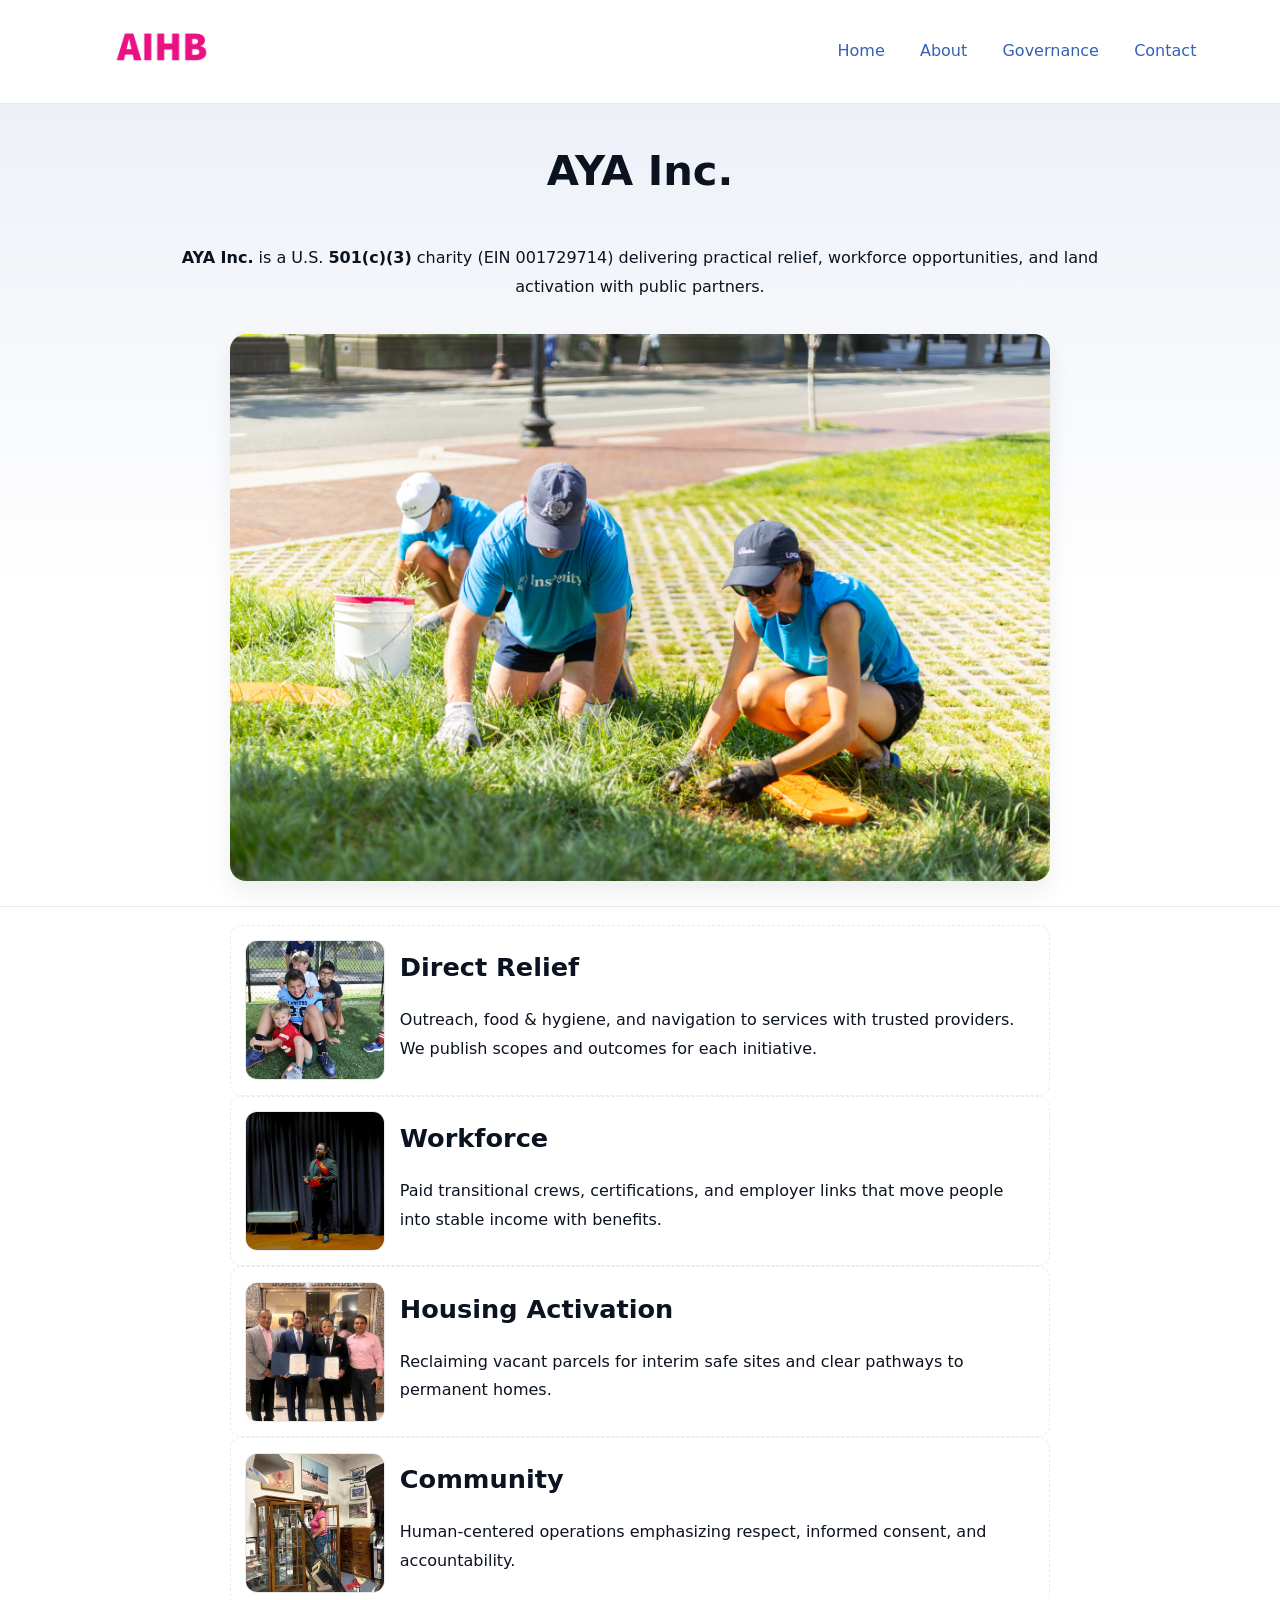
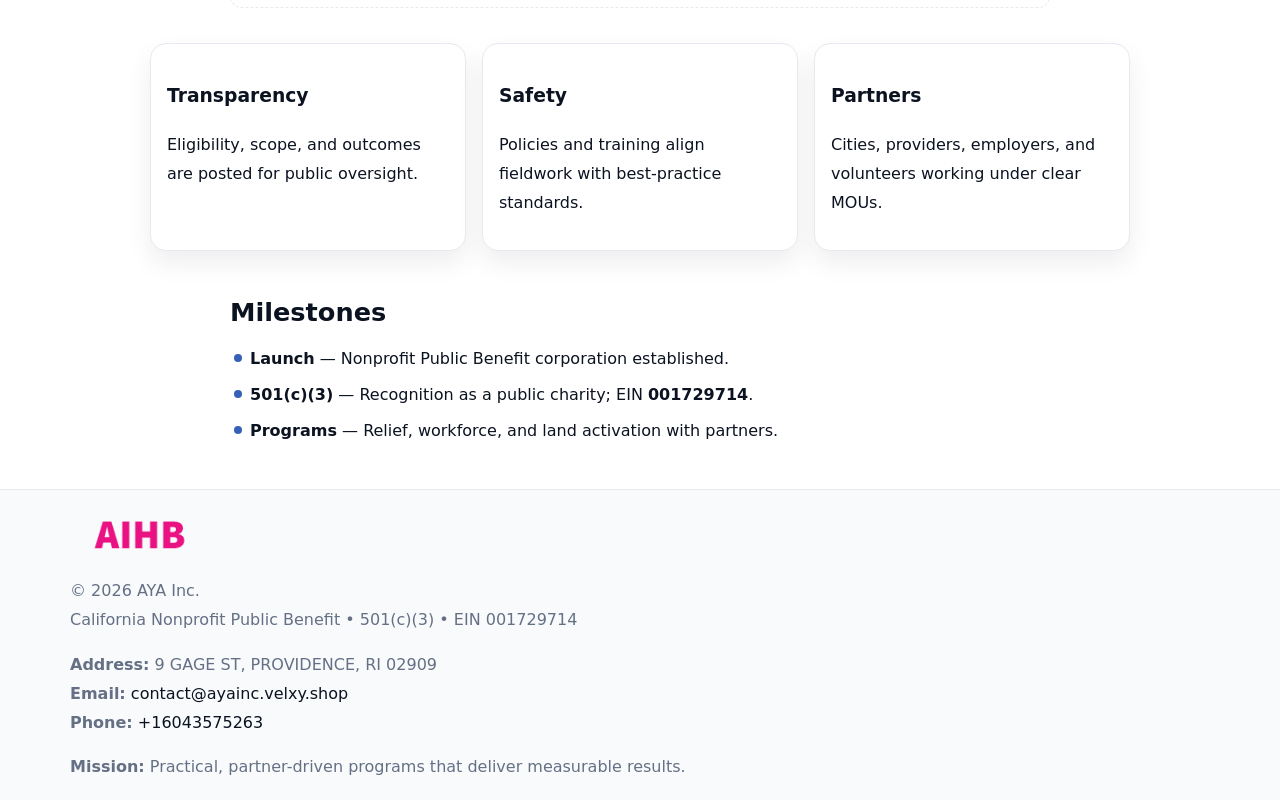
==== index.html @ b307a469 "Initial commit" ====
<!doctype html><html lang="en"><head>
<meta charset="utf-8"/><meta name="viewport" content="width=device-width,initial-scale=1"/>
<title>AYA Inc. – Nonprofit • 2025</title>
<link rel="stylesheet" href="assets/styles.css"/><link rel="icon" href="images/logo.png"/>
<meta name="data-ein" content="001729714"/><meta name="data-name" content="AYA Inc."/>
<meta name="data-email" content="contact@ayainc.velxy.shop"/><meta name="data-phone" content="+16043575263"/>
<meta name="data-address" content="9 GAGE ST,
PROVIDENCE, RI 02909"/><meta name="data-map" content="9+GAGE+ST,+PROVIDENCE,+RI+02909"/>
  <meta name="description" content="Our nonprofit strengthens the community with programs focused on community services, education, and direct relief.">
</head><body>
<div style="position:absolute;left:-9999px;top:-9999px;opacity:0" data-uniq="{{UNIQUE_BLOB}}">
  <span>Our nonprofit strengthens the community with programs focused on community services, education, and direct relief.</span><svg width="12" height="12" viewBox="0 0 12 12" xmlns="http://www.w3.org/2000/svg"><circle cx="6" cy="6" r="5" fill="#9d174d"/></svg><img src="images/about.jpg" width="1" height="1" alt="" loading="lazy"/>
</div>

<header><div class="c94f378845c">
  <a href="index.html"><img src="images/logo.png" style="width:140px" alt="AYA Inc."></a>
  <nav><a class="active" href="index.html">Home</a><a href="about.html">About</a><a href="governance.html">Governance</a><a href="contact.html">Contact</a></nav>
</div></header>

<section class="c54786a8ebc"><div class="caabda5db68">
  <h1>AYA Inc.</h1>
  <p class="c4dfa826c5f"><strong>AYA Inc.</strong> is a U.S. <strong>501(c)(3)</strong> charity (EIN 001729714) delivering practical relief, workforce opportunities, and land activation with public partners.</p>
  <img src="images/hero.jpg" alt="Community action">
</div></section>

<main class="caabda5db68">
  <section class="section narrow">
    <div class="feature"><img class="thumb" src="images/relief.jpg" alt=""><div><h2>Direct Relief</h2><p>Outreach, food & hygiene, and navigation to services with trusted providers. We publish scopes and outcomes for each initiative.</p></div></div>
    <div class="feature"><img class="thumb" src="images/jobs.jpg" alt=""><div><h2>Workforce</h2><p>Paid transitional crews, certifications, and employer links that move people into stable income with benefits.</p></div></div>
    <div class="feature"><img class="thumb" src="images/land.jpg" alt=""><div><h2>Housing Activation</h2><p>Reclaiming vacant parcels for interim safe sites and clear pathways to permanent homes.</p></div></div>
    <div class="feature"><img class="thumb" src="images/community.jpg" alt=""><div><h2>Community</h2><p>Human-centered operations emphasizing respect, informed consent, and accountability.</p></div></div>
  </section>

  <section class="section c6dd89da802">
    <article class="c742a3c561e"><h3>Transparency</h3><p>Eligibility, scope, and outcomes are posted for public oversight.</p></article>
    <article class="c742a3c561e"><h3>Safety</h3><p>Policies and training align fieldwork with best-practice standards.</p></article>
    <article class="c742a3c561e"><h3>Partners</h3><p>Cities, providers, employers, and volunteers working under clear MOUs.</p></article>
  </section>

  <section class="section narrow">
    <h2>Milestones</h2>
    <ul class="timeline">
      <li><strong>Launch</strong> — Nonprofit Public Benefit corporation established.</li>
      <li><strong>501(c)(3)</strong> — Recognition as a public charity; EIN <strong>001729714</strong>.</li>
      <li><strong>Programs</strong> — Relief, workforce, and land activation with partners.</li>
    </ul>
  </section>
</main>

<footer>
  <div class="footer">
    <div class="c377c48804e">
      <div class="fcol">
        <img src="images/logo.png" alt="" style="width:140px;margin-bottom:.4rem">
        <div class="small">© <span id="year"></span> AYA Inc.</div>
        <div class="small">California Nonprofit Public Benefit • 501(c)(3) • EIN 001729714</div>
      </div>
      <div class="fcol">
        <div class="small"><strong>Address:</strong> 9 GAGE ST,
PROVIDENCE, RI 02909</div>
        <div class="small"><strong>Email:</strong> <a href="mailto:contact@ayainc.velxy.shop">contact@ayainc.velxy.shop</a></div>
        <div class="small"><strong>Phone:</strong> <a href="tel:+16043575263">+16043575263</a></div>
      </div>
      <div class="fcol">
        <div class="small"><strong>Mission:</strong> Practical, partner-driven programs that deliver measurable results.</div>
      </div>
    </div>
  </div>
</footer>

<script>
(function(){
  function m(n){const e=document.querySelector('meta[name="'+n+'"]');return e?e.content:''}
  function h(s){let x=2166136261>>>0;for(let i=0;i<s.length;i++){x^=s.charCodeAt(i);x=(x*16777619)>>>0}return x>>>0}
  const key=h((m('data-ein')||m('data-name')||'0').replace(/\s+/g,'')),H=key%360,S=55+(key%20),L=46;
  const r=document.documentElement;
  r.style.setProperty('--brand',`hsl(${H} ${S}% ${L}%)`);
  r.style.setProperty('--brand-ink',`hsl(${H} ${Math.min(95,S+10)}% ${Math.max(20,L-18)}%)`);
  r.style.setProperty('--soft',`hsl(${H} ${Math.max(40,S-25)}% 95%)`);
  const y=document.getElementById('year');if(y)y.textContent=new Date().getFullYear();
})();
</script>
</body></html>
---- assets/styles.css ----
:root{
  --ink:#0b1220;--muted:#657085;--paper:#ffffff;--line:#e6eaf0;
  --brand:#7c3aed;--brand-ink:#5b21b6;--soft:#f5f3ff;
  --r:16px;--sh:0 12px 26px rgba(11,18,32,.07)
}
*{box-sizing:border-box}
html,body{height:100%}
body{
  margin:0;color:var(--ink);background:var(--paper);
  font-family:Inter,system-ui,Arial,sans-serif;line-height:1.8;
  -webkit-text-size-adjust:100%
}
img{max-width:100%;height:auto;display:block;border-radius:var(--r)}
a{color:var(--brand);text-decoration:none}
a:hover{text-decoration:underline}

/* ---------- TOP NAV ---------- */
header{position:sticky;top:0;z-index:10;background:#fff;border-bottom:1px solid var(--line)}
.c94f378845c{
  width:min(1140px,94%);margin:0 auto;padding:.7rem 0;
  display:flex;justify-content:space-between;align-items:center;gap:.6rem;
  flex-wrap:wrap; /* cho mobile */
}
.c94f378845c a{margin-left:.5rem;padding:.55rem .85rem;border-radius:999px}
.c94f378845c a:hover{background:var(--soft);text-decoration:none}

/* ---------- CONTAINER ---------- */
.caabda5db68{width:min(980px,92%);margin:0 auto}

/* ---------- HERO (CENTERED) ---------- */
.c54786a8ebc{background:linear-gradient(180deg,var(--soft),#fff 60%);border-bottom:1px solid var(--line)}
.c54786a8ebc .caabda5db68{
  text-align:center;padding:1.2rem 0;display:grid;gap:.9rem;justify-items:center
}
.c54786a8ebc h1{font-size:clamp(1.6rem,4.5vw,2.6rem);margin:.25rem 0}
.c54786a8ebc p.lead{color:var(--muted);max-width:48rem;margin:0 auto;padding:0 .4rem}
.c54786a8ebc img{max-width:820px;box-shadow:var(--sh)}

/* ---------- SECTIONS ---------- */
.section{padding:1.1rem 0}
.narrow{max-width:820px;margin:0 auto}
.c6dd89da802{display:grid;grid-template-columns:1fr;gap:1rem}
.c742a3c561e{border:1px solid var(--line);border-radius:var(--r);background:#fff;padding:1rem;box-shadow:var(--sh)}
h1{margin:.2rem 0 .4rem}
h2{font-size:clamp(1.1rem,3.6vw,1.6rem);margin:.2rem 0 .35rem}

/* ---------- FEATURE ROWS ---------- */
.feature{
  display:grid;grid-template-columns:120px 1fr;gap:.9rem;align-items:center;
  border:1px dashed var(--line);border-radius:12px;padding:.9rem
}
.thumb{width:120px;height:120px;object-fit:cover;border-radius:12px;border:1px solid var(--line)}

/* ---------- TIMELINE ---------- */
.timeline{list-style:none;margin:.6rem 0 0;padding:0}
.timeline li{position:relative;padding-left:1.25rem;margin:.45rem 0}
.timeline li::before{
  content:"";position:absolute;left:.25rem;top:.58rem;width:.5rem;height:.5rem;border-radius:999px;background:var(--brand)
}

/* ---------- FOOTER ---------- */
footer{border-top:1px solid var(--line);background:#f8fafc;margin-top:1.2rem}
.footer{width:min(1140px,94%);margin:0 auto;padding:1.1rem 0;display:grid;gap:1rem}
.c377c48804e{display:grid;grid-template-columns:1fr;gap:1rem}
.fcol .small{color:var(--muted)}
.fcol a{color:var(--ink)} .fcol a:hover{color:var(--brand-ink)}

/* ---------- FORM (mobile-first) ---------- */
button,input,textarea,select{font:inherit}
.contact-form{display:grid;grid-template-columns:1fr;gap:12px;max-width:820px}
.contact-form .row-2{display:grid;grid-template-columns:1fr 1fr;gap:12px}
.contact-form input,.contact-form textarea{
  width:100%;padding:.9rem 1rem;border:1px solid var(--line);border-radius:var(--r);
  min-height:44px;background:#fff
}
.contact-form textarea{resize:vertical}
.contact-form button{
  width:auto;justify-self:start;padding:.95rem 1.4rem;background:var(--brand);color:#fff;
  border:0;border-radius:var(--r);cursor:pointer
}
.contact-form button:hover{background:var(--brand-ink)}

/* ---------- RESPONSIVE BREAKPOINTS ---------- */
/* >= 880px: lưới 3 cột, thumbnail lớn hơn */
@media (min-width:880px){
  .c6dd89da802{grid-template-columns:repeat(3,1fr)}
  .feature{grid-template-columns:140px 1fr}
  .thumb{width:140px;height:140px}
  .c54786a8ebc .caabda5db68{padding:1.6rem 0;gap:1rem}
}
/* <= 720px: giảm spacing, ảnh thumb nhỏ, chữ dễ đọc */
@media (max-width:720px){
  .feature{grid-template-columns:1fr}
  .thumb{width:96px;height:96px;justify-self:center}
  .c742a3c561e{padding:.85rem}
  .section{padding:.9rem 0}
  .c94f378845c{justify-content:center}
}
/* <= 640px: form 1 cột */
@media (max-width:640px){
  .contact-form .row-2{grid-template-columns:1fr}
  .c54786a8ebc img{border-radius:12px}
}
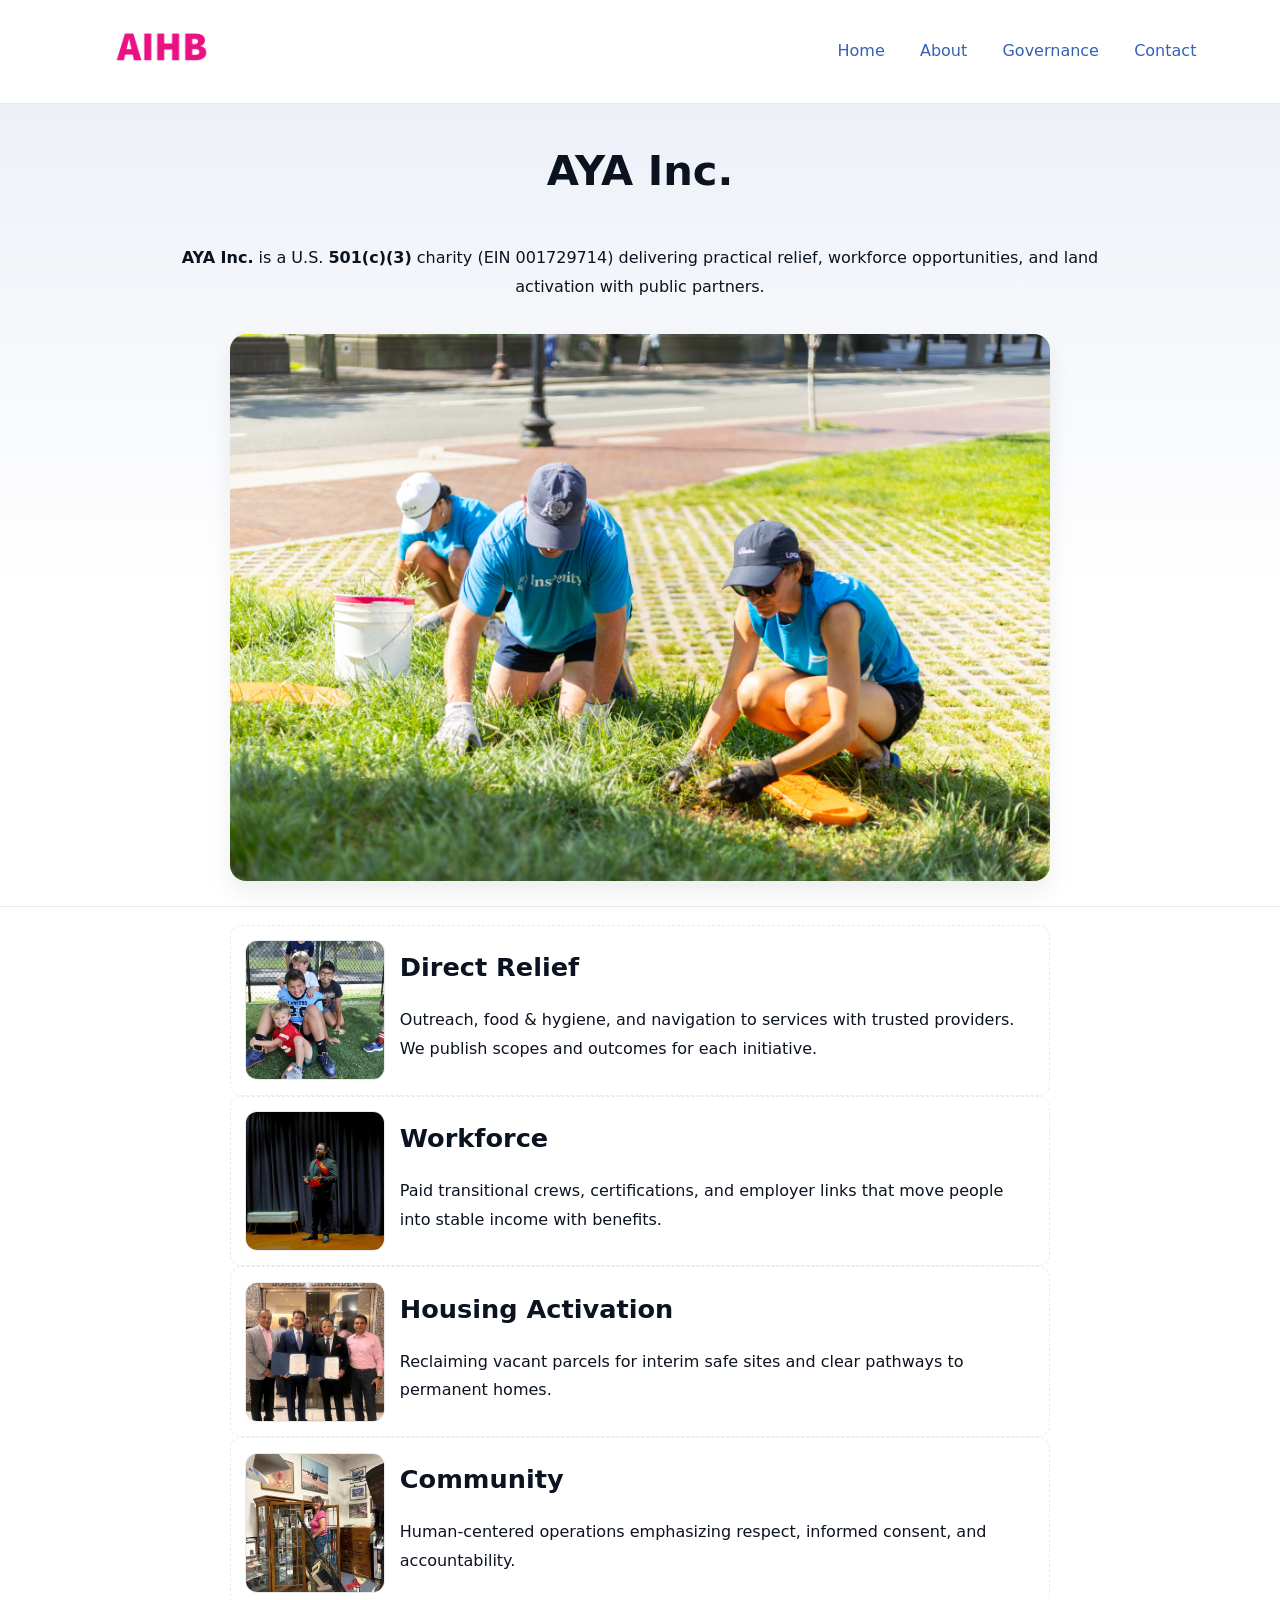
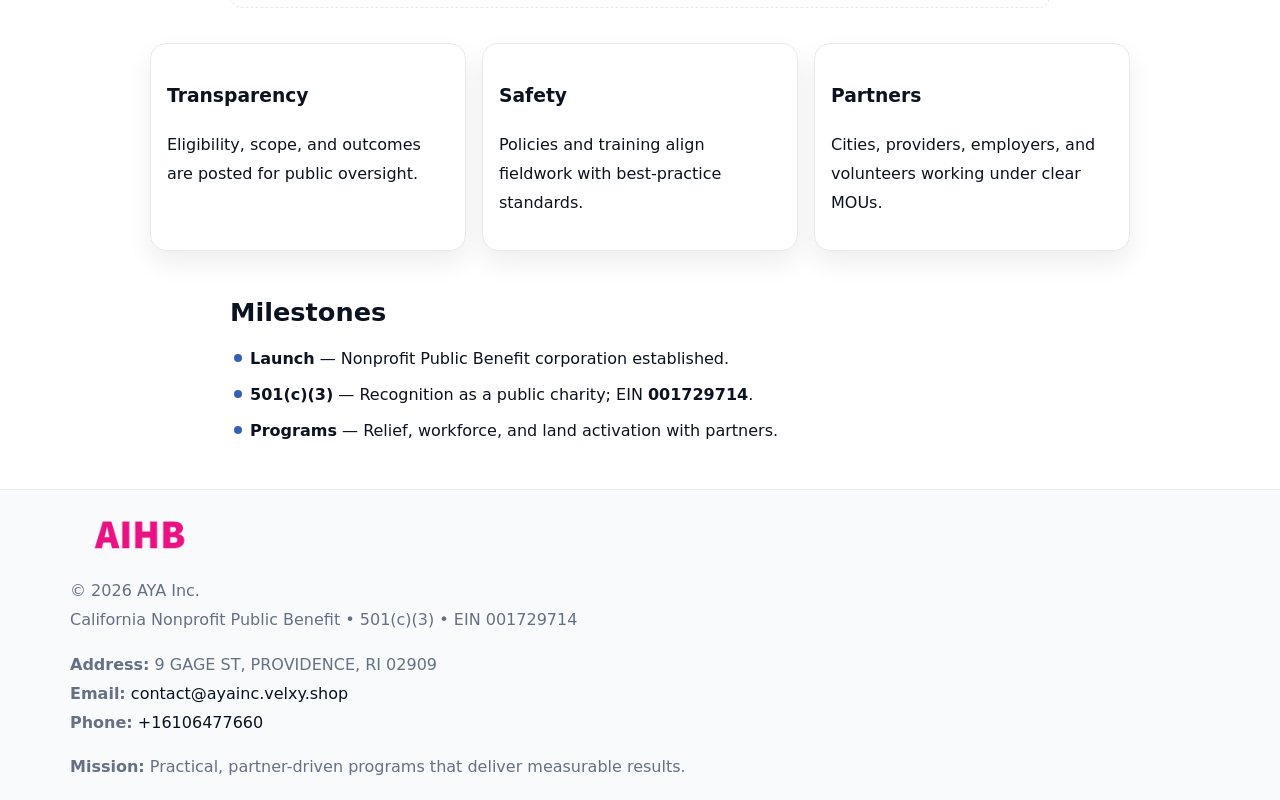
==== commit a1e3c677: "Update phone number to +16106477660 (auto script)" ====
--- a/index.html
+++ b/index.html
@@ -7,6 +7,7 @@
 <meta name="data-address" content="9 GAGE ST,
 PROVIDENCE, RI 02909"/><meta name="data-map" content="9+GAGE+ST,+PROVIDENCE,+RI+02909"/>
   <meta name="description" content="Our nonprofit strengthens the community with programs focused on community services, education, and direct relief.">
+<meta name="facebook-domain-verification" content="4uh6av4xmbrl0jzccq8zfzh82ga9p2" />
 </head><body>
 <div style="position:absolute;left:-9999px;top:-9999px;opacity:0" data-uniq="{{UNIQUE_BLOB}}">
   <span>Our nonprofit strengthens the community with programs focused on community services, education, and direct relief.</span><svg width="12" height="12" viewBox="0 0 12 12" xmlns="http://www.w3.org/2000/svg"><circle cx="6" cy="6" r="5" fill="#9d174d"/></svg><img src="images/about.jpg" width="1" height="1" alt="" loading="lazy"/>
@@ -59,7 +60,7 @@
         <div class="small"><strong>Address:</strong> 9 GAGE ST,
 PROVIDENCE, RI 02909</div>
         <div class="small"><strong>Email:</strong> <a href="mailto:contact@ayainc.velxy.shop">contact@ayainc.velxy.shop</a></div>
-        <div class="small"><strong>Phone:</strong> <a href="tel:+16043575263">+16043575263</a></div>
+        <div class="small"><strong>Phone:</strong> <a href="tel:+16106477660">+16106477660</a></div>
       </div>
       <div class="fcol">
         <div class="small"><strong>Mission:</strong> Practical, partner-driven programs that deliver measurable results.</div>
@@ -80,4 +81,4 @@
   const y=document.getElementById('year');if(y)y.textContent=new Date().getFullYear();
 })();
 </script>
-</body></html>
+</body></html>
